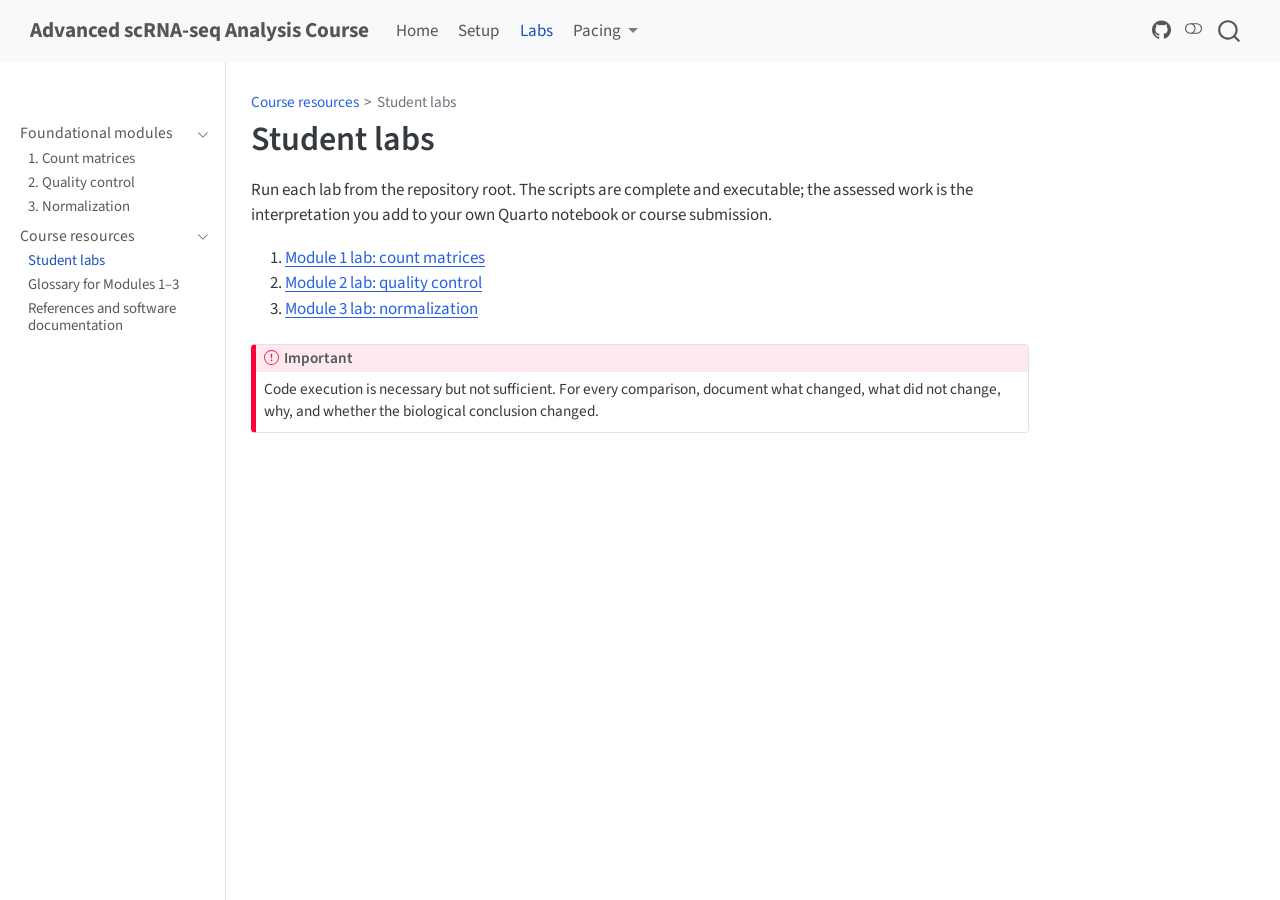
==== labs/index.html @ 7714ca58 "Build site for GitHub Pages" ====
<!DOCTYPE html>
<html xmlns="http://www.w3.org/1999/xhtml" lang="en" xml:lang="en"><head>

<meta charset="utf-8">
<meta name="generator" content="quarto-1.10.18">

<meta name="viewport" content="width=device-width, initial-scale=1.0, user-scalable=yes">


<title>Student labs – Advanced scRNA-seq Analysis Course</title>
<style>
/* Default styles provided by pandoc.
** See https://pandoc.org/MANUAL.html#variables-for-html for config info.
*/
span.smallcaps{font-variant: small-caps;}
div.columns{display: flex; gap: 1.5em;}
div.column{flex: auto;}
@media screen {
div.columns{gap: min(4vw, 1.5em);}
div.column{overflow-x: auto;}
}
div.hanging-indent{margin-left: 1.5em; text-indent: -1.5em;}
ul.task-list{list-style: none;}
ul.task-list li input[type="checkbox"] {
  width: 0.8em;
  margin: 0 0.8em 0.2em -1em; /* quarto-specific, see https://github.com/quarto-dev/quarto-cli/issues/4556 */ 
  vertical-align: middle;
}
</style>


<script src="../site_libs/quarto-nav/quarto-nav.js"></script>
<script src="../site_libs/quarto-nav/headroom.min.js"></script>
<script src="../site_libs/clipboard/clipboard.min.js"></script>
<script src="../site_libs/quarto-search/autocomplete.umd.js"></script>
<script src="../site_libs/quarto-search/fuse.min.js"></script>
<script src="../site_libs/quarto-search/quarto-search.js"></script>
<meta name="quarto:offset" content="../">
<script src="../site_libs/quarto-html/quarto.js" type="module"></script>
<script src="../site_libs/quarto-html/tabsets/tabsets.js" type="module"></script>
<script src="../site_libs/quarto-html/popper.min.js"></script>
<script src="../site_libs/quarto-html/tippy.umd.min.js"></script>
<script src="../site_libs/quarto-html/anchor.min.js"></script>
<link href="../site_libs/quarto-html/tippy.css" rel="stylesheet">
<link href="../site_libs/quarto-html/quarto-syntax-highlighting-64a204ab8560d761af7679ceaba22944.css" rel="stylesheet" class="quarto-color-scheme" id="quarto-text-highlighting-styles">
<link href="../site_libs/quarto-html/quarto-syntax-highlighting-dark-b85bc7c33db8c58e0ec93c3465666fed.css" rel="stylesheet" class="quarto-color-scheme quarto-color-alternate" id="quarto-text-highlighting-styles">
<link href="../site_libs/quarto-html/quarto-syntax-highlighting-64a204ab8560d761af7679ceaba22944.css" rel="stylesheet" class="quarto-color-scheme-extra" id="quarto-text-highlighting-styles">
<script src="../site_libs/bootstrap/bootstrap.min.js"></script>
<link href="../site_libs/bootstrap/bootstrap-icons.css" rel="stylesheet">
<link href="../site_libs/bootstrap/bootstrap-ee55caa158e530c0c52bbb44840fb07f.min.css" rel="stylesheet" append-hash="true" class="quarto-color-scheme" id="quarto-bootstrap" data-mode="light">
<link href="../site_libs/bootstrap/bootstrap-dark-69b8fd39b915e130ce02cb4b128045d4.min.css" rel="stylesheet" append-hash="true" class="quarto-color-scheme quarto-color-alternate" id="quarto-bootstrap" data-mode="dark">
<link href="../site_libs/bootstrap/bootstrap-ee55caa158e530c0c52bbb44840fb07f.min.css" rel="stylesheet" append-hash="true" class="quarto-color-scheme-extra" id="quarto-bootstrap" data-mode="light">
<script id="quarto-search-options" type="application/json">{
  "location": "navbar",
  "copy-button": false,
  "collapse-after": 3,
  "panel-placement": "end",
  "type": "overlay",
  "limit": 50,
  "keyboard-shortcut": [
    "f",
    "/",
    "s"
  ],
  "show-item-context": false,
  "language": {
    "search-no-results-text": "No results",
    "search-matching-documents-text": "matching documents",
    "search-copy-link-title": "Copy link to search",
    "search-hide-matches-text": "Hide additional matches",
    "search-more-match-text": "more match in this document",
    "search-more-matches-text": "more matches in this document",
    "search-clear-button-title": "Clear",
    "search-text-placeholder": "",
    "search-detached-cancel-button-title": "Cancel",
    "search-submit-button-title": "Submit",
    "search-label": "Search"
  }
}</script>


<link rel="stylesheet" href="../styles.css">
</head>

<body class="nav-sidebar docked nav-fixed quarto-light"><script id="quarto-html-before-body" type="application/javascript">
    const toggleBodyColorMode = (bsSheetEl) => {
      const mode = bsSheetEl.getAttribute("data-mode");
      const bodyEl = window.document.querySelector("body");
      if (mode === "dark") {
        bodyEl.classList.add("quarto-dark");
        bodyEl.classList.remove("quarto-light");
      } else {
        bodyEl.classList.add("quarto-light");
        bodyEl.classList.remove("quarto-dark");
      }
    }
    const toggleBodyColorPrimary = () => {
      const bsSheetEl = window.document.querySelector("link#quarto-bootstrap:not([rel=disabled-stylesheet])");
      if (bsSheetEl) {
        toggleBodyColorMode(bsSheetEl);
      }
    }
    const setColorSchemeToggle = (alternate) => {
      const toggles = window.document.querySelectorAll('.quarto-color-scheme-toggle');
      for (let i=0; i < toggles.length; i++) {
        const toggle = toggles[i];
        if (toggle) {
          if (alternate) {
            toggle.classList.add("alternate");
          } else {
            toggle.classList.remove("alternate");
          }
        }
      }
    };
    const toggleColorMode = (alternate) => {
      // Switch the stylesheets
      const primaryStylesheets = window.document.querySelectorAll('link.quarto-color-scheme:not(.quarto-color-alternate)');
      const alternateStylesheets = window.document.querySelectorAll('link.quarto-color-scheme.quarto-color-alternate');
      manageTransitions('#quarto-margin-sidebar .nav-link', false);
      if (alternate) {
        // note: dark is layered on light, we don't disable primary!
        enableStylesheet(alternateStylesheets);
        for (const sheetNode of alternateStylesheets) {
          if (sheetNode.id === "quarto-bootstrap") {
            toggleBodyColorMode(sheetNode);
          }
        }
      } else {
        disableStylesheet(alternateStylesheets);
        enableStylesheet(primaryStylesheets)
        toggleBodyColorPrimary();
      }
      manageTransitions('#quarto-margin-sidebar .nav-link', true);
      // Switch the toggles
      setColorSchemeToggle(alternate)
      // Hack to workaround the fact that safari doesn't
      // properly recolor the scrollbar when toggling (#1455)
      if (navigator.userAgent.indexOf('Safari') > 0 && navigator.userAgent.indexOf('Chrome') == -1) {
        manageTransitions("body", false);
        window.scrollTo(0, 1);
        setTimeout(() => {
          window.scrollTo(0, 0);
          manageTransitions("body", true);
        }, 40);
      }
    }
    const disableStylesheet = (stylesheets) => {
      for (let i=0; i < stylesheets.length; i++) {
        const stylesheet = stylesheets[i];
        stylesheet.rel = 'disabled-stylesheet';
      }
    }
    const enableStylesheet = (stylesheets) => {
      for (let i=0; i < stylesheets.length; i++) {
        const stylesheet = stylesheets[i];
        if(stylesheet.rel !== 'stylesheet') { // for Chrome, which will still FOUC without this check
          stylesheet.rel = 'stylesheet';
        }
      }
    }
    const manageTransitions = (selector, allowTransitions) => {
      const els = window.document.querySelectorAll(selector);
      for (let i=0; i < els.length; i++) {
        const el = els[i];
        if (allowTransitions) {
          el.classList.remove('notransition');
        } else {
          el.classList.add('notransition');
        }
      }
    }
    const isFileUrl = () => {
      return window.location.protocol === 'file:';
    }
    const hasAlternateSentinel = () => {
      let styleSentinel = getColorSchemeSentinel();
      if (styleSentinel !== null) {
        return styleSentinel === "alternate";
      } else {
        return false;
      }
    }
    const setStyleSentinel = (alternate) => {
      const value = alternate ? "alternate" : "default";
      if (!isFileUrl()) {
        window.localStorage.setItem("quarto-color-scheme", value);
      } else {
        localAlternateSentinel = value;
      }
    }
    const getColorSchemeSentinel = () => {
      if (!isFileUrl()) {
        const storageValue = window.localStorage.getItem("quarto-color-scheme");
        return storageValue != null ? storageValue : localAlternateSentinel;
      } else {
        return localAlternateSentinel;
      }
    }
    const toggleGiscusIfUsed = (isAlternate, darkModeDefault) => {
      const baseTheme = document.querySelector('#giscus-base-theme')?.value ?? 'light';
      const alternateTheme = document.querySelector('#giscus-alt-theme')?.value ?? 'dark';
      let newTheme = '';
      if(authorPrefersDark) {
        newTheme = isAlternate ? baseTheme : alternateTheme;
      } else {
        newTheme = isAlternate ? alternateTheme : baseTheme;
      }
      const changeGiscusTheme = () => {
        // From: https://github.com/giscus/giscus/issues/336
        const sendMessage = (message) => {
          const iframe = document.querySelector('iframe.giscus-frame');
          if (!iframe) return;
          iframe.contentWindow.postMessage({ giscus: message }, 'https://giscus.app');
        }
        sendMessage({
          setConfig: {
            theme: newTheme
          }
        });
      }
      const isGiscussLoaded = window.document.querySelector('iframe.giscus-frame') !== null;
      if (isGiscussLoaded) {
        changeGiscusTheme();
      }
    };
    const authorPrefersDark = false;
    const darkModeDefault = authorPrefersDark;
      document.querySelector('link#quarto-text-highlighting-styles.quarto-color-scheme-extra').rel = 'disabled-stylesheet';
      document.querySelector('link#quarto-bootstrap.quarto-color-scheme-extra').rel = 'disabled-stylesheet';
    let localAlternateSentinel = darkModeDefault ? 'alternate' : 'default';
    // Dark / light mode switch
    window.quartoToggleColorScheme = () => {
      // Read the current dark / light value
      let toAlternate = !hasAlternateSentinel();
      toggleColorMode(toAlternate);
      setStyleSentinel(toAlternate);
      toggleGiscusIfUsed(toAlternate, darkModeDefault);
      window.dispatchEvent(new Event('resize'));
    };
    // Switch to dark mode if need be
    if (hasAlternateSentinel()) {
      toggleColorMode(true);
    } else {
      toggleColorMode(false);
    }
  </script>

<div id="quarto-search-results"></div>
  <header id="quarto-header" class="headroom fixed-top">
    <nav class="navbar navbar-expand-lg " data-bs-theme="dark">
      <div class="navbar-container container-fluid">
      <div class="navbar-brand-container mx-auto">
    <a class="navbar-brand" href="../index.html">
    <span class="navbar-title">Advanced scRNA-seq Analysis Course</span>
    </a>
  </div>
            <div id="quarto-search" class="" title="Search"></div>
          <button class="navbar-toggler" type="button" data-bs-toggle="collapse" data-bs-target="#navbarCollapse" aria-controls="navbarCollapse" role="menu" aria-expanded="false" aria-label="Toggle navigation" onclick="if (window.quartoToggleHeadroom) { window.quartoToggleHeadroom(); }">
  <span class="navbar-toggler-icon"></span>
</button>
          <div class="collapse navbar-collapse" id="navbarCollapse">
            <ul class="navbar-nav navbar-nav-scroll me-auto">
  <li class="nav-item">
    <a class="nav-link" href="../index.html"> 
<span class="menu-text">Home</span></a>
  </li>  
  <li class="nav-item">
    <a class="nav-link" href="../setup/index.html"> 
<span class="menu-text">Setup</span></a>
  </li>  
  <li class="nav-item">
    <a class="nav-link active" href="../labs/index.html" aria-current="page"> 
<span class="menu-text">Labs</span></a>
  </li>  
  <li class="nav-item dropdown ">
    <a class="nav-link dropdown-toggle" href="#" id="nav-menu-pacing" role="link" data-bs-toggle="dropdown" aria-expanded="false">
 <span class="menu-text">Pacing</span>
    </a>
    <ul class="dropdown-menu" aria-labelledby="nav-menu-pacing">    
        <li>
    <a class="dropdown-item" href="../schedule-quarter.html">
 <span class="dropdown-text">Quarter foundation block</span></a>
  </li>  
        <li>
    <a class="dropdown-item" href="../schedule-semester.html">
 <span class="dropdown-text">Semester foundation block</span></a>
  </li>  
    </ul>
  </li>
</ul>
            <ul class="navbar-nav navbar-nav-scroll ms-auto">
  <li class="nav-item compact">
    <a class="nav-link" href="https://github.com/aezamora14/scrna-seq-analysis-course"> <i class="bi bi-github" role="img" aria-label="GitHub repository">
</i> 
<span class="menu-text"></span></a>
  </li>  
</ul>
          </div> <!-- /navcollapse -->
            <div class="quarto-navbar-tools">
  <a href="" class="quarto-color-scheme-toggle quarto-navigation-tool  px-1" onclick="window.quartoToggleColorScheme(); return false;" title="Toggle dark mode"><i class="bi"></i></a>
</div>
      </div> <!-- /container-fluid -->
    </nav>
  <nav class="quarto-secondary-nav">
    <div class="container-fluid d-flex">
      <button type="button" class="quarto-btn-toggle btn" data-bs-toggle="collapse" role="button" data-bs-target=".quarto-sidebar-collapse-item" aria-controls="quarto-sidebar" aria-expanded="false" aria-label="Toggle sidebar navigation" onclick="if (window.quartoToggleHeadroom) { window.quartoToggleHeadroom(); }">
        <i class="bi bi-layout-text-sidebar-reverse"></i>
      </button>
        <nav class="quarto-page-breadcrumbs" aria-label="breadcrumb"><ol class="breadcrumb"><li class="breadcrumb-item"><a href="../labs/index.html">Course resources</a></li><li class="breadcrumb-item"><a href="../labs/index.html">Student labs</a></li></ol></nav>
        <a class="flex-grow-1" role="navigation" data-bs-toggle="collapse" data-bs-target=".quarto-sidebar-collapse-item" aria-controls="quarto-sidebar" aria-expanded="false" aria-label="Toggle sidebar navigation" onclick="if (window.quartoToggleHeadroom) { window.quartoToggleHeadroom(); }">      
        </a>
      <button type="button" class="btn quarto-search-button" aria-label="Search" onclick="window.quartoOpenSearch();">
        <i class="bi bi-search"></i>
      </button>
    </div>
  </nav>
</header>
<!-- content -->
<div id="quarto-content" class="quarto-container page-columns page-rows-contents page-layout-article page-navbar">
<!-- sidebar -->
  <nav id="quarto-sidebar" class="sidebar collapse collapse-horizontal quarto-sidebar-collapse-item sidebar-navigation docked overflow-auto">
        <div class="mt-2 flex-shrink-0 align-items-center">
        <div class="sidebar-search">
        <div id="quarto-search" class="" title="Search"></div>
        </div>
        </div>
    <div class="sidebar-menu-container"> 
    <ul class="list-unstyled mt-1">
        <li class="sidebar-item sidebar-item-section">
      <div class="sidebar-item-container"> 
            <a class="sidebar-item-text sidebar-link text-start" data-bs-toggle="collapse" data-bs-target="#quarto-sidebar-section-1" role="navigation" aria-expanded="true">
 <span class="menu-text">Foundational modules</span></a>
          <a class="sidebar-item-toggle text-start" data-bs-toggle="collapse" data-bs-target="#quarto-sidebar-section-1" role="navigation" aria-expanded="true" aria-label="Toggle section">
            <i class="bi bi-chevron-right ms-2"></i>
          </a> 
      </div>
      <ul id="quarto-sidebar-section-1" class="collapse list-unstyled sidebar-section depth1 show">  
          <li class="sidebar-item">
  <div class="sidebar-item-container"> 
  <a href="../modules/01-count-matrix/index.html" class="sidebar-item-text sidebar-link">
 <span class="menu-text">1. Count matrices</span></a>
  </div>
</li>
          <li class="sidebar-item">
  <div class="sidebar-item-container"> 
  <a href="../modules/02-quality-control/index.html" class="sidebar-item-text sidebar-link">
 <span class="menu-text">2. Quality control</span></a>
  </div>
</li>
          <li class="sidebar-item">
  <div class="sidebar-item-container"> 
  <a href="../modules/03-normalization/index.html" class="sidebar-item-text sidebar-link">
 <span class="menu-text">3. Normalization</span></a>
  </div>
</li>
      </ul>
  </li>
        <li class="sidebar-item sidebar-item-section">
      <div class="sidebar-item-container"> 
            <a class="sidebar-item-text sidebar-link text-start" data-bs-toggle="collapse" data-bs-target="#quarto-sidebar-section-2" role="navigation" aria-expanded="true">
 <span class="menu-text">Course resources</span></a>
          <a class="sidebar-item-toggle text-start" data-bs-toggle="collapse" data-bs-target="#quarto-sidebar-section-2" role="navigation" aria-expanded="true" aria-label="Toggle section">
            <i class="bi bi-chevron-right ms-2"></i>
          </a> 
      </div>
      <ul id="quarto-sidebar-section-2" class="collapse list-unstyled sidebar-section depth1 show">  
          <li class="sidebar-item">
  <div class="sidebar-item-container"> 
  <a href="../labs/index.html" class="sidebar-item-text sidebar-link active">
 <span class="menu-text">Student labs</span></a>
  </div>
</li>
          <li class="sidebar-item">
  <div class="sidebar-item-container"> 
  <a href="../resources/glossary.html" class="sidebar-item-text sidebar-link">
 <span class="menu-text">Glossary for Modules 1–3</span></a>
  </div>
</li>
          <li class="sidebar-item">
  <div class="sidebar-item-container"> 
  <a href="../references/index.html" class="sidebar-item-text sidebar-link">
 <span class="menu-text">References and software documentation</span></a>
  </div>
</li>
      </ul>
  </li>
    </ul>
    </div>
</nav>
<div id="quarto-sidebar-glass" class="quarto-sidebar-collapse-item" data-bs-toggle="collapse" data-bs-target=".quarto-sidebar-collapse-item"></div>
<!-- margin-sidebar -->
    <div id="quarto-margin-sidebar" class="sidebar margin-sidebar zindex-bottom">
        
    </div>
<!-- main -->
<main class="content" id="quarto-document-content">


<header id="title-block-header" class="quarto-title-block default"><nav class="quarto-page-breadcrumbs quarto-title-breadcrumbs d-none d-lg-block" aria-label="breadcrumb"><ol class="breadcrumb"><li class="breadcrumb-item"><a href="../labs/index.html">Course resources</a></li><li class="breadcrumb-item"><a href="../labs/index.html">Student labs</a></li></ol></nav>
<div class="quarto-title">
<h1 class="title">Student labs</h1>
</div>



<div class="quarto-title-meta">

    
  
    
  </div>
  


</header>


<p>Run each lab from the repository root. The scripts are complete and executable; the assessed work is the interpretation you add to your own Quarto notebook or course submission.</p>
<ol type="1">
<li><a href="01-count-matrix-lab.R">Module 1 lab: count matrices</a></li>
<li><a href="02-quality-control-lab.R">Module 2 lab: quality control</a></li>
<li><a href="03-normalization-lab.R">Module 3 lab: normalization</a></li>
</ol>
<div class="callout callout-style-default callout-important callout-titled">
<div class="callout-header d-flex align-content-center">
<div class="callout-icon-container">
<i class="callout-icon"></i>
</div>
<div class="callout-title-container flex-fill">
Important
</div>
</div>
<div class="callout-body-container callout-body">
<p>Code execution is necessary but not sufficient. For every comparison, document what changed, what did not change, why, and whether the biological conclusion changed.</p>
</div>
</div>



</main> <!-- /main -->
<script id="quarto-html-after-body" type="application/javascript">
  window.document.addEventListener("DOMContentLoaded", function (event) {
    // Ensure there is a toggle, if there isn't float one in the top right
    if (window.document.querySelector('.quarto-color-scheme-toggle') === null) {
      const a = window.document.createElement('a');
      a.classList.add('top-right');
      a.classList.add('quarto-color-scheme-toggle');
      a.href = "";
      a.onclick = function() { try { window.quartoToggleColorScheme(); } catch {} return false; };
      const i = window.document.createElement("i");
      i.classList.add('bi');
      a.appendChild(i);
      window.document.body.appendChild(a);
    }
    setColorSchemeToggle(hasAlternateSentinel())
    const icon = "";
    const anchorJS = new window.AnchorJS();
    anchorJS.options = {
      placement: 'right',
      icon: icon
    };
    anchorJS.add('.anchored');
    const isCodeAnnotation = (el) => {
      for (const clz of el.classList) {
        if (clz.startsWith('code-annotation-')) {                     
          return true;
        }
      }
      return false;
    }
    const onCopySuccess = function(e) {
      // button target
      const button = e.trigger;
      // don't keep focus
      button.blur();
      // flash "checked"
      button.classList.add('code-copy-button-checked');
      var currentTitle = button.getAttribute("title");
      button.setAttribute("title", "Copied!");
      let tooltip;
      if (window.bootstrap) {
        button.setAttribute("data-bs-toggle", "tooltip");
        button.setAttribute("data-bs-placement", "left");
        button.setAttribute("data-bs-title", "Copied!");
        tooltip = new bootstrap.Tooltip(button, 
          { trigger: "manual", 
            customClass: "code-copy-button-tooltip",
            offset: [0, -8]});
        tooltip.show();    
      }
      setTimeout(function() {
        if (tooltip) {
          tooltip.hide();
          button.removeAttribute("data-bs-title");
          button.removeAttribute("data-bs-toggle");
          button.removeAttribute("data-bs-placement");
        }
        button.setAttribute("title", currentTitle);
        button.classList.remove('code-copy-button-checked');
      }, 1000);
      // clear code selection
      e.clearSelection();
    }
    const getTextToCopy = function(trigger) {
      const outerScaffold = trigger.parentElement.cloneNode(true);
      const codeEl = outerScaffold.querySelector('code');
      for (const childEl of codeEl.children) {
        if (isCodeAnnotation(childEl)) {
          childEl.remove();
        }
      }
      return codeEl.innerText;
    }
    const clipboard = new window.ClipboardJS('.code-copy-button:not([data-in-quarto-modal])', {
      text: getTextToCopy
    });
    clipboard.on('success', onCopySuccess);
    if (window.document.getElementById('quarto-embedded-source-code-modal')) {
      const clipboardModal = new window.ClipboardJS('.code-copy-button[data-in-quarto-modal]', {
        text: getTextToCopy,
        container: window.document.getElementById('quarto-embedded-source-code-modal')
      });
      clipboardModal.on('success', onCopySuccess);
    }
      var localhostRegex = new RegExp(/^(?:http|https):\/\/localhost\:?[0-9]*\//);
      var mailtoRegex = new RegExp(/^mailto:/);
        var filterRegex = new RegExp("https:\/\/aezamora14\.github\.io\/scrna-seq-analysis-course\/");
      var isInternal = (href) => {
          return filterRegex.test(href) || localhostRegex.test(href) || mailtoRegex.test(href);
      }
      // Inspect non-navigation links and adorn them if external
     var links = window.document.querySelectorAll('a[href]:not(.nav-link):not(.navbar-brand):not(.toc-action):not(.sidebar-link):not(.sidebar-item-toggle):not(.pagination-link):not(.no-external):not([aria-hidden]):not(.dropdown-item):not(.quarto-navigation-tool):not(.about-link)');
      for (var i=0; i<links.length; i++) {
        const link = links[i];
        if (!isInternal(link.href)) {
          // undo the damage that might have been done by quarto-nav.js in the case of
          // links that we want to consider external
          if (link.dataset.originalHref !== undefined) {
            link.href = link.dataset.originalHref;
          }
            // target, if specified
            link.setAttribute("target", "_blank");
            if (link.getAttribute("rel") === null) {
              link.setAttribute("rel", "noopener");
            }
        }
      }
    function tippyHover(el, contentFn, onTriggerFn, onUntriggerFn) {
      const config = {
        allowHTML: true,
        maxWidth: 500,
        delay: 100,
        arrow: false,
        appendTo: function(el) {
            return el.parentElement;
        },
        interactive: true,
        interactiveBorder: 10,
        theme: 'quarto',
        placement: 'bottom-start',
      };
      if (contentFn) {
        config.content = contentFn;
      }
      if (onTriggerFn) {
        config.onTrigger = onTriggerFn;
      }
      if (onUntriggerFn) {
        config.onUntrigger = onUntriggerFn;
      }
      window.tippy(el, config); 
    }
    const noterefs = window.document.querySelectorAll('a[role="doc-noteref"]');
    for (var i=0; i<noterefs.length; i++) {
      const ref = noterefs[i];
      tippyHover(ref, function() {
        // use id or data attribute instead here
        let href = ref.getAttribute('data-footnote-href') || ref.getAttribute('href');
        try { href = new URL(href).hash; } catch {}
        const id = href.replace(/^#\/?/, "");
        const note = window.document.getElementById(id);
        if (note) {
          return note.innerHTML;
        } else {
          return "";
        }
      });
    }
    const xrefs = window.document.querySelectorAll('a.quarto-xref');
    const processXRef = (id, note) => {
      // Strip column container classes
      const stripColumnClz = (el) => {
        el.classList.remove("page-full", "page-columns");
        if (el.children) {
          for (const child of el.children) {
            stripColumnClz(child);
          }
        }
      }
      stripColumnClz(note)
      if (id === null || id.startsWith('sec-')) {
        // Special case sections, only their first couple elements
        const container = document.createElement("div");
        if (note.children && note.children.length > 2) {
          container.appendChild(note.children[0].cloneNode(true));
          for (let i = 1; i < note.children.length; i++) {
            const child = note.children[i];
            if (child.tagName === "P" && child.innerText === "") {
              continue;
            } else {
              container.appendChild(child.cloneNode(true));
              break;
            }
          }
          if (window.Quarto?.typesetMath) {
            window.Quarto.typesetMath(container);
          }
          return container.innerHTML
        } else {
          if (window.Quarto?.typesetMath) {
            window.Quarto.typesetMath(note);
          }
          return note.innerHTML;
        }
      } else {
        // Remove any anchor links if they are present
        const anchorLink = note.querySelector('a.anchorjs-link');
        if (anchorLink) {
          anchorLink.remove();
        }
        if (window.Quarto?.typesetMath) {
          window.Quarto.typesetMath(note);
        }
        if (note.classList.contains("callout")) {
          return note.outerHTML;
        } else {
          return note.innerHTML;
        }
      }
    }
    for (var i=0; i<xrefs.length; i++) {
      const xref = xrefs[i];
      tippyHover(xref, undefined, function(instance) {
        instance.disable();
        let url = xref.getAttribute('href');
        let hash = undefined; 
        if (url.startsWith('#')) {
          hash = url;
        } else {
          try { hash = new URL(url).hash; } catch {}
        }
        if (hash) {
          const id = hash.replace(/^#\/?/, "");
          const note = window.document.getElementById(id);
          if (note !== null) {
            try {
              const html = processXRef(id, note.cloneNode(true));
              instance.setContent(html);
            } finally {
              instance.enable();
              instance.show();
            }
          } else {
            // See if we can fetch this
            fetch(url.split('#')[0])
            .then(res => res.text())
            .then(html => {
              const parser = new DOMParser();
              const htmlDoc = parser.parseFromString(html, "text/html");
              const note = htmlDoc.getElementById(id);
              if (note !== null) {
                const html = processXRef(id, note);
                instance.setContent(html);
              } 
            }).finally(() => {
              instance.enable();
              instance.show();
            });
          }
        } else {
          // See if we can fetch a full url (with no hash to target)
          // This is a special case and we should probably do some content thinning / targeting
          fetch(url)
          .then(res => res.text())
          .then(html => {
            const parser = new DOMParser();
            const htmlDoc = parser.parseFromString(html, "text/html");
            const note = htmlDoc.querySelector('main.content');
            if (note !== null) {
              // This should only happen for chapter cross references
              // (since there is no id in the URL)
              // remove the first header
              if (note.children.length > 0 && note.children[0].tagName === "HEADER") {
                note.children[0].remove();
              }
              const html = processXRef(null, note);
              instance.setContent(html);
            } 
          }).finally(() => {
            instance.enable();
            instance.show();
          });
        }
      }, function(instance) {
      });
    }
        let selectedAnnoteEl;
        const selectorForAnnotation = ( cell, annotation) => {
          let cellAttr = 'data-code-cell="' + cell + '"';
          let lineAttr = 'data-code-annotation="' +  annotation + '"';
          const selector = 'span[' + cellAttr + '][' + lineAttr + ']';
          return selector;
        }
        const selectCodeLines = (annoteEl) => {
          const doc = window.document;
          const targetCell = annoteEl.getAttribute("data-target-cell");
          const targetAnnotation = annoteEl.getAttribute("data-target-annotation");
          const annoteSpan = window.document.querySelector(selectorForAnnotation(targetCell, targetAnnotation));
          const lines = annoteSpan.getAttribute("data-code-lines").split(",");
          const lineIds = lines.map((line) => {
            return targetCell + "-" + line;
          })
          let top = null;
          let height = null;
          let parent = null;
          if (lineIds.length > 0) {
              //compute the position of the single el (top and bottom and make a div)
              const el = window.document.getElementById(lineIds[0]);
              top = el.offsetTop;
              height = el.offsetHeight;
              parent = el.parentElement.parentElement;
            if (lineIds.length > 1) {
              const lastEl = window.document.getElementById(lineIds[lineIds.length - 1]);
              const bottom = lastEl.offsetTop + lastEl.offsetHeight;
              height = bottom - top;
            }
            if (top !== null && height !== null && parent !== null) {
              // cook up a div (if necessary) and position it 
              let div = window.document.getElementById("code-annotation-line-highlight");
              if (div === null) {
                div = window.document.createElement("div");
                div.setAttribute("id", "code-annotation-line-highlight");
                div.style.position = 'absolute';
                parent.appendChild(div);
              }
              div.style.top = top - 2 + "px";
              div.style.height = height + 4 + "px";
              div.style.left = 0;
              let gutterDiv = window.document.getElementById("code-annotation-line-highlight-gutter");
              if (gutterDiv === null) {
                gutterDiv = window.document.createElement("div");
                gutterDiv.setAttribute("id", "code-annotation-line-highlight-gutter");
                gutterDiv.style.position = 'absolute';
                const codeCell = window.document.getElementById(targetCell);
                const gutter = codeCell.querySelector('.code-annotation-gutter');
                gutter.appendChild(gutterDiv);
              }
              gutterDiv.style.top = top - 2 + "px";
              gutterDiv.style.height = height + 4 + "px";
            }
            selectedAnnoteEl = annoteEl;
          }
        };
        const unselectCodeLines = () => {
          const elementsIds = ["code-annotation-line-highlight", "code-annotation-line-highlight-gutter"];
          elementsIds.forEach((elId) => {
            const div = window.document.getElementById(elId);
            if (div) {
              div.remove();
            }
          });
          selectedAnnoteEl = undefined;
        };
          // Handle positioning of the toggle
      window.addEventListener(
        "resize",
        throttle(() => {
          elRect = undefined;
          if (selectedAnnoteEl) {
            selectCodeLines(selectedAnnoteEl);
          }
        }, 10)
      );
      function throttle(fn, ms) {
      let throttle = false;
      let timer;
        return (...args) => {
          if(!throttle) { // first call gets through
              fn.apply(this, args);
              throttle = true;
          } else { // all the others get throttled
              if(timer) clearTimeout(timer); // cancel #2
              timer = setTimeout(() => {
                fn.apply(this, args);
                timer = throttle = false;
              }, ms);
          }
        };
      }
        // Attach click handler to the DT
        const annoteDls = window.document.querySelectorAll('dt[data-target-cell]');
        for (const annoteDlNode of annoteDls) {
          annoteDlNode.addEventListener('click', (event) => {
            const clickedEl = event.target;
            if (clickedEl !== selectedAnnoteEl) {
              unselectCodeLines();
              const activeEl = window.document.querySelector('dt[data-target-cell].code-annotation-active');
              if (activeEl) {
                activeEl.classList.remove('code-annotation-active');
              }
              selectCodeLines(clickedEl);
              clickedEl.classList.add('code-annotation-active');
            } else {
              // Unselect the line
              unselectCodeLines();
              clickedEl.classList.remove('code-annotation-active');
            }
          });
        }
    const findCites = (el) => {
      const parentEl = el.parentElement;
      if (parentEl) {
        const cites = parentEl.dataset.cites;
        if (cites) {
          return {
            el,
            cites: cites.split(' ')
          };
        } else {
          return findCites(el.parentElement)
        }
      } else {
        return undefined;
      }
    };
    var bibliorefs = window.document.querySelectorAll('a[role="doc-biblioref"]');
    for (var i=0; i<bibliorefs.length; i++) {
      const ref = bibliorefs[i];
      const citeInfo = findCites(ref);
      if (citeInfo) {
        tippyHover(citeInfo.el, function() {
          var popup = window.document.createElement('div');
          citeInfo.cites.forEach(function(cite) {
            var citeDiv = window.document.createElement('div');
            citeDiv.classList.add('hanging-indent');
            citeDiv.classList.add('csl-entry');
            var biblioDiv = window.document.getElementById('ref-' + cite);
            if (biblioDiv) {
              citeDiv.innerHTML = biblioDiv.innerHTML;
            }
            popup.appendChild(citeDiv);
          });
          return popup.innerHTML;
        });
      }
    }
  });
  </script>
</div> <!-- /content -->




</body></html>
---- site_libs/quarto-html/tippy.css ----
.tippy-box[data-animation=fade][data-state=hidden]{opacity:0}[data-tippy-root]{max-width:calc(100vw - 10px)}.tippy-box{position:relative;background-color:#333;color:#fff;border-radius:4px;font-size:14px;line-height:1.4;white-space:normal;outline:0;transition-property:transform,visibility,opacity}.tippy-box[data-placement^=top]>.tippy-arrow{bottom:0}.tippy-box[data-placement^=top]>.tippy-arrow:before{bottom:-7px;left:0;border-width:8px 8px 0;border-top-color:initial;transform-origin:center top}.tippy-box[data-placement^=bottom]>.tippy-arrow{top:0}.tippy-box[data-placement^=bottom]>.tippy-arrow:before{top:-7px;left:0;border-width:0 8px 8px;border-bottom-color:initial;transform-origin:center bottom}.tippy-box[data-placement^=left]>.tippy-arrow{right:0}.tippy-box[data-placement^=left]>.tippy-arrow:before{border-width:8px 0 8px 8px;border-left-color:initial;right:-7px;transform-origin:center left}.tippy-box[data-placement^=right]>.tippy-arrow{left:0}.tippy-box[data-placement^=right]>.tippy-arrow:before{left:-7px;border-width:8px 8px 8px 0;border-right-color:initial;transform-origin:center right}.tippy-box[data-inertia][data-state=visible]{transition-timing-function:cubic-bezier(.54,1.5,.38,1.11)}.tippy-arrow{width:16px;height:16px;color:#333}.tippy-arrow:before{content:"";position:absolute;border-color:transparent;border-style:solid}.tippy-content{position:relative;padding:5px 9px;z-index:1}
---- site_libs/quarto-html/quarto-syntax-highlighting-64a204ab8560d761af7679ceaba22944.css ----
/* quarto syntax highlight colors */
:root {
  --quarto-hl-ot-color: #003B4F;
  --quarto-hl-at-color: #657422;
  --quarto-hl-ss-color: #20794D;
  --quarto-hl-an-color: #5E5E5E;
  --quarto-hl-fu-color: #4758AB;
  --quarto-hl-st-color: #20794D;
  --quarto-hl-cf-color: #003B4F;
  --quarto-hl-op-color: #5E5E5E;
  --quarto-hl-er-color: #AD0000;
  --quarto-hl-bn-color: #AD0000;
  --quarto-hl-al-color: #AD0000;
  --quarto-hl-va-color: #111111;
  --quarto-hl-bu-color: inherit;
  --quarto-hl-ex-color: inherit;
  --quarto-hl-pp-color: #AD0000;
  --quarto-hl-in-color: #5E5E5E;
  --quarto-hl-vs-color: #20794D;
  --quarto-hl-wa-color: #5E5E5E;
  --quarto-hl-do-color: #5E5E5E;
  --quarto-hl-im-color: #00769E;
  --quarto-hl-ch-color: #20794D;
  --quarto-hl-dt-color: #AD0000;
  --quarto-hl-fl-color: #AD0000;
  --quarto-hl-co-color: #5E5E5E;
  --quarto-hl-cv-color: #5E5E5E;
  --quarto-hl-cn-color: #8f5902;
  --quarto-hl-sc-color: #5E5E5E;
  --quarto-hl-dv-color: #AD0000;
  --quarto-hl-kw-color: #003B4F;
}

/* other quarto variables */
:root {
  --quarto-font-monospace: SFMono-Regular, Menlo, Monaco, Consolas, "Liberation Mono", "Courier New", monospace;
}

/* syntax highlight based on Pandoc's rules */
pre > code.sourceCode > span {
  color: #003B4F;
}

code.sourceCode > span {
  color: #003B4F;
}

div.sourceCode,
div.sourceCode pre.sourceCode {
  color: #003B4F;
}

/* Normal */
code span {
  color: #003B4F;
}

/* Alert */
code span.al {
  color: #AD0000;
  font-style: inherit;
}

/* Annotation */
code span.an {
  color: #5E5E5E;
  font-style: inherit;
}

/* Attribute */
code span.at {
  color: #657422;
  font-style: inherit;
}

/* BaseN */
code span.bn {
  color: #AD0000;
  font-style: inherit;
}

/* BuiltIn */
code span.bu {
  font-style: inherit;
}

/* ControlFlow */
code span.cf {
  color: #003B4F;
  font-weight: bold;
  font-style: inherit;
}

/* Char */
code span.ch {
  color: #20794D;
  font-style: inherit;
}

/* Constant */
code span.cn {
  color: #8f5902;
  font-style: inherit;
}

/* Comment */
code span.co {
  color: #5E5E5E;
  font-style: inherit;
}

/* CommentVar */
code span.cv {
  color: #5E5E5E;
  font-style: italic;
}

/* Documentation */
code span.do {
  color: #5E5E5E;
  font-style: italic;
}

/* DataType */
code span.dt {
  color: #AD0000;
  font-style: inherit;
}

/* DecVal */
code span.dv {
  color: #AD0000;
  font-style: inherit;
}

/* Error */
code span.er {
  color: #AD0000;
  font-style: inherit;
}

/* Extension */
code span.ex {
  font-style: inherit;
}

/* Float */
code span.fl {
  color: #AD0000;
  font-style: inherit;
}

/* Function */
code span.fu {
  color: #4758AB;
  font-style: inherit;
}

/* Import */
code span.im {
  color: #00769E;
  font-style: inherit;
}

/* Information */
code span.in {
  color: #5E5E5E;
  font-style: inherit;
}

/* Keyword */
code span.kw {
  color: #003B4F;
  font-weight: bold;
  font-style: inherit;
}

/* Operator */
code span.op {
  color: #5E5E5E;
  font-style: inherit;
}

/* Other */
code span.ot {
  color: #003B4F;
  font-style: inherit;
}

/* Preprocessor */
code span.pp {
  color: #AD0000;
  font-style: inherit;
}

/* SpecialChar */
code span.sc {
  color: #5E5E5E;
  font-style: inherit;
}

/* SpecialString */
code span.ss {
  color: #20794D;
  font-style: inherit;
}

/* String */
code span.st {
  color: #20794D;
  font-style: inherit;
}

/* Variable */
code span.va {
  color: #111111;
  font-style: inherit;
}

/* VerbatimString */
code span.vs {
  color: #20794D;
  font-style: inherit;
}

/* Warning */
code span.wa {
  color: #5E5E5E;
  font-style: italic;
}

.prevent-inlining {
  content: "</";
}

/*# sourceMappingURL=9d8d5bb603a83b8298b89080a598c93b.css.map */
---- site_libs/quarto-html/quarto-syntax-highlighting-dark-b85bc7c33db8c58e0ec93c3465666fed.css ----
/* quarto syntax highlight colors */
:root {
  --quarto-hl-al-color: #f07178;
  --quarto-hl-an-color: #d4d0ab;
  --quarto-hl-at-color: #00e0e0;
  --quarto-hl-bn-color: #d4d0ab;
  --quarto-hl-bu-color: #abe338;
  --quarto-hl-ch-color: #abe338;
  --quarto-hl-co-color: #f8f8f2;
  --quarto-hl-cv-color: #ffd700;
  --quarto-hl-cn-color: #ffd700;
  --quarto-hl-cf-color: #ffa07a;
  --quarto-hl-dt-color: #ffa07a;
  --quarto-hl-dv-color: #d4d0ab;
  --quarto-hl-do-color: #f8f8f2;
  --quarto-hl-er-color: #f07178;
  --quarto-hl-ex-color: #00e0e0;
  --quarto-hl-fl-color: #d4d0ab;
  --quarto-hl-fu-color: #ffa07a;
  --quarto-hl-im-color: #abe338;
  --quarto-hl-in-color: #d4d0ab;
  --quarto-hl-kw-color: #ffa07a;
  --quarto-hl-op-color: #ffa07a;
  --quarto-hl-ot-color: #00e0e0;
  --quarto-hl-pp-color: #dcc6e0;
  --quarto-hl-re-color: #00e0e0;
  --quarto-hl-sc-color: #abe338;
  --quarto-hl-ss-color: #abe338;
  --quarto-hl-st-color: #abe338;
  --quarto-hl-va-color: #00e0e0;
  --quarto-hl-vs-color: #abe338;
  --quarto-hl-wa-color: #dcc6e0;
}

/* other quarto variables */
:root {
  --quarto-font-monospace: SFMono-Regular, Menlo, Monaco, Consolas, "Liberation Mono", "Courier New", monospace;
}

/* syntax highlight based on Pandoc's rules */
pre > code.sourceCode > span {
  color: #f8f8f2;
}

code.sourceCode > span {
  color: #f8f8f2;
}

div.sourceCode,
div.sourceCode pre.sourceCode {
  color: #f8f8f2;
}

/* Normal */
code span {
  color: #f8f8f2;
}

/* Alert */
code span.al {
  color: #f07178;
}

/* Annotation */
code span.an {
  color: #d4d0ab;
}

/* Attribute */
code span.at {
  color: #00e0e0;
}

/* BaseN */
code span.bn {
  color: #d4d0ab;
}

/* BuiltIn */
code span.bu {
  color: #abe338;
}

/* ControlFlow */
code span.cf {
  font-weight: bold;
  color: #ffa07a;
}

/* Char */
code span.ch {
  color: #abe338;
}

/* Constant */
code span.cn {
  color: #ffd700;
}

/* Comment */
code span.co {
  font-style: italic;
  color: #f8f8f2;
}

/* CommentVar */
code span.cv {
  color: #ffd700;
}

/* Documentation */
code span.do {
  color: #f8f8f2;
}

/* DataType */
code span.dt {
  color: #ffa07a;
}

/* DecVal */
code span.dv {
  color: #d4d0ab;
}

/* Error */
code span.er {
  color: #f07178;
  text-decoration: underline;
}

/* Extension */
code span.ex {
  font-weight: bold;
  color: #00e0e0;
}

/* Float */
code span.fl {
  color: #d4d0ab;
}

/* Function */
code span.fu {
  color: #ffa07a;
}

/* Import */
code span.im {
  color: #abe338;
}

/* Information */
code span.in {
  color: #d4d0ab;
}

/* Keyword */
code span.kw {
  font-weight: bold;
  color: #ffa07a;
}

/* Operator */
code span.op {
  color: #ffa07a;
}

/* Other */
code span.ot {
  color: #00e0e0;
}

/* Preprocessor */
code span.pp {
  color: #dcc6e0;
}

/* RegionMarker */
code span.re {
  background-color: #f8f8f2;
  color: #00e0e0;
}

/* SpecialChar */
code span.sc {
  color: #abe338;
}

/* SpecialString */
code span.ss {
  color: #abe338;
}

/* String */
code span.st {
  color: #abe338;
}

/* Variable */
code span.va {
  color: #00e0e0;
}

/* VerbatimString */
code span.vs {
  color: #abe338;
}

/* Warning */
code span.wa {
  color: #dcc6e0;
}

.prevent-inlining {
  content: "</";
}

/*# sourceMappingURL=4ed8f1090dec6531da29ab00902aa718.css.map */
---- site_libs/quarto-html/quarto-syntax-highlighting-64a204ab8560d761af7679ceaba22944.css ----
/* quarto syntax highlight colors */
:root {
  --quarto-hl-ot-color: #003B4F;
  --quarto-hl-at-color: #657422;
  --quarto-hl-ss-color: #20794D;
  --quarto-hl-an-color: #5E5E5E;
  --quarto-hl-fu-color: #4758AB;
  --quarto-hl-st-color: #20794D;
  --quarto-hl-cf-color: #003B4F;
  --quarto-hl-op-color: #5E5E5E;
  --quarto-hl-er-color: #AD0000;
  --quarto-hl-bn-color: #AD0000;
  --quarto-hl-al-color: #AD0000;
  --quarto-hl-va-color: #111111;
  --quarto-hl-bu-color: inherit;
  --quarto-hl-ex-color: inherit;
  --quarto-hl-pp-color: #AD0000;
  --quarto-hl-in-color: #5E5E5E;
  --quarto-hl-vs-color: #20794D;
  --quarto-hl-wa-color: #5E5E5E;
  --quarto-hl-do-color: #5E5E5E;
  --quarto-hl-im-color: #00769E;
  --quarto-hl-ch-color: #20794D;
  --quarto-hl-dt-color: #AD0000;
  --quarto-hl-fl-color: #AD0000;
  --quarto-hl-co-color: #5E5E5E;
  --quarto-hl-cv-color: #5E5E5E;
  --quarto-hl-cn-color: #8f5902;
  --quarto-hl-sc-color: #5E5E5E;
  --quarto-hl-dv-color: #AD0000;
  --quarto-hl-kw-color: #003B4F;
}

/* other quarto variables */
:root {
  --quarto-font-monospace: SFMono-Regular, Menlo, Monaco, Consolas, "Liberation Mono", "Courier New", monospace;
}

/* syntax highlight based on Pandoc's rules */
pre > code.sourceCode > span {
  color: #003B4F;
}

code.sourceCode > span {
  color: #003B4F;
}

div.sourceCode,
div.sourceCode pre.sourceCode {
  color: #003B4F;
}

/* Normal */
code span {
  color: #003B4F;
}

/* Alert */
code span.al {
  color: #AD0000;
  font-style: inherit;
}

/* Annotation */
code span.an {
  color: #5E5E5E;
  font-style: inherit;
}

/* Attribute */
code span.at {
  color: #657422;
  font-style: inherit;
}

/* BaseN */
code span.bn {
  color: #AD0000;
  font-style: inherit;
}

/* BuiltIn */
code span.bu {
  font-style: inherit;
}

/* ControlFlow */
code span.cf {
  color: #003B4F;
  font-weight: bold;
  font-style: inherit;
}

/* Char */
code span.ch {
  color: #20794D;
  font-style: inherit;
}

/* Constant */
code span.cn {
  color: #8f5902;
  font-style: inherit;
}

/* Comment */
code span.co {
  color: #5E5E5E;
  font-style: inherit;
}

/* CommentVar */
code span.cv {
  color: #5E5E5E;
  font-style: italic;
}

/* Documentation */
code span.do {
  color: #5E5E5E;
  font-style: italic;
}

/* DataType */
code span.dt {
  color: #AD0000;
  font-style: inherit;
}

/* DecVal */
code span.dv {
  color: #AD0000;
  font-style: inherit;
}

/* Error */
code span.er {
  color: #AD0000;
  font-style: inherit;
}

/* Extension */
code span.ex {
  font-style: inherit;
}

/* Float */
code span.fl {
  color: #AD0000;
  font-style: inherit;
}

/* Function */
code span.fu {
  color: #4758AB;
  font-style: inherit;
}

/* Import */
code span.im {
  color: #00769E;
  font-style: inherit;
}

/* Information */
code span.in {
  color: #5E5E5E;
  font-style: inherit;
}

/* Keyword */
code span.kw {
  color: #003B4F;
  font-weight: bold;
  font-style: inherit;
}

/* Operator */
code span.op {
  color: #5E5E5E;
  font-style: inherit;
}

/* Other */
code span.ot {
  color: #003B4F;
  font-style: inherit;
}

/* Preprocessor */
code span.pp {
  color: #AD0000;
  font-style: inherit;
}

/* SpecialChar */
code span.sc {
  color: #5E5E5E;
  font-style: inherit;
}

/* SpecialString */
code span.ss {
  color: #20794D;
  font-style: inherit;
}

/* String */
code span.st {
  color: #20794D;
  font-style: inherit;
}

/* Variable */
code span.va {
  color: #111111;
  font-style: inherit;
}

/* VerbatimString */
code span.vs {
  color: #20794D;
  font-style: inherit;
}

/* Warning */
code span.wa {
  color: #5E5E5E;
  font-style: italic;
}

.prevent-inlining {
  content: "</";
}

/*# sourceMappingURL=9d8d5bb603a83b8298b89080a598c93b.css.map */
---- styles.css ----
:root {
  --course-accent: #26547c;
  --course-soft: #eef5f9;
}

.navbar-brand {
  font-weight: 700;
}

.course-question {
  border-left: 0.3rem solid var(--course-accent);
  background: var(--course-soft);
  padding: 0.9rem 1.1rem;
  margin: 1rem 0;
}

pre.text {
  line-height: 1.35;
}

table {
  font-size: 0.95rem;
}

.callout-important strong:first-child {
  color: #8b1e1e;
}
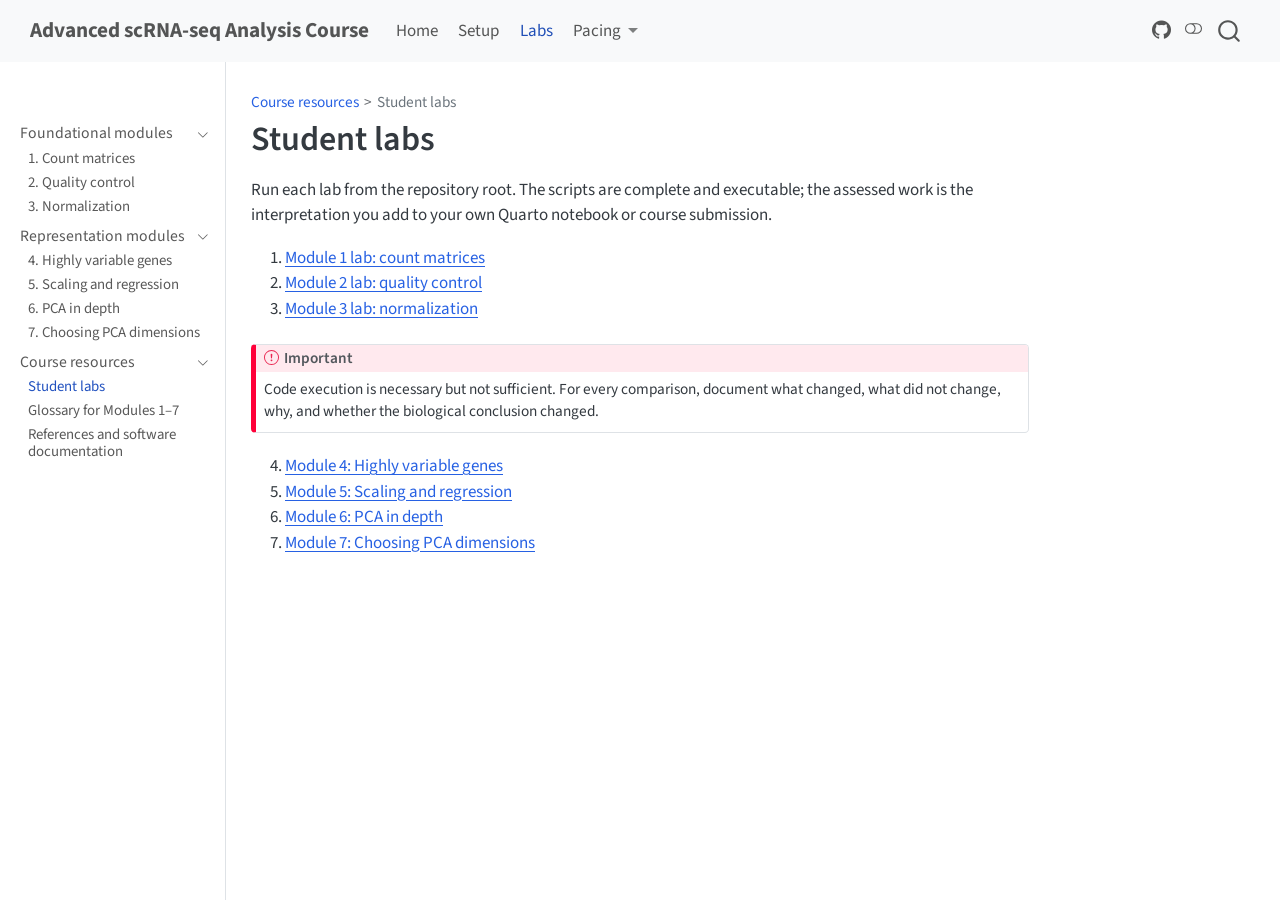
==== commit c0cd6322: "Built site for gh-pages" ====
--- a/labs/index.html
+++ b/labs/index.html
@@ -359,7 +359,7 @@
         <li class="sidebar-item sidebar-item-section">
       <div class="sidebar-item-container"> 
             <a class="sidebar-item-text sidebar-link text-start" data-bs-toggle="collapse" data-bs-target="#quarto-sidebar-section-2" role="navigation" aria-expanded="true">
- <span class="menu-text">Course resources</span></a>
+ <span class="menu-text">Representation modules</span></a>
           <a class="sidebar-item-toggle text-start" data-bs-toggle="collapse" data-bs-target="#quarto-sidebar-section-2" role="navigation" aria-expanded="true" aria-label="Toggle section">
             <i class="bi bi-chevron-right ms-2"></i>
           </a> 
@@ -367,6 +367,41 @@
       <ul id="quarto-sidebar-section-2" class="collapse list-unstyled sidebar-section depth1 show">  
           <li class="sidebar-item">
   <div class="sidebar-item-container"> 
+  <a href="../modules/04-variable-features/index.html" class="sidebar-item-text sidebar-link">
+ <span class="menu-text">4. Highly variable genes</span></a>
+  </div>
+</li>
+          <li class="sidebar-item">
+  <div class="sidebar-item-container"> 
+  <a href="../modules/05-scaling-regression/index.html" class="sidebar-item-text sidebar-link">
+ <span class="menu-text">5. Scaling and regression</span></a>
+  </div>
+</li>
+          <li class="sidebar-item">
+  <div class="sidebar-item-container"> 
+  <a href="../modules/06-pca/index.html" class="sidebar-item-text sidebar-link">
+ <span class="menu-text">6. PCA in depth</span></a>
+  </div>
+</li>
+          <li class="sidebar-item">
+  <div class="sidebar-item-container"> 
+  <a href="../modules/07-choosing-dimensions/index.html" class="sidebar-item-text sidebar-link">
+ <span class="menu-text">7. Choosing PCA dimensions</span></a>
+  </div>
+</li>
+      </ul>
+  </li>
+        <li class="sidebar-item sidebar-item-section">
+      <div class="sidebar-item-container"> 
+            <a class="sidebar-item-text sidebar-link text-start" data-bs-toggle="collapse" data-bs-target="#quarto-sidebar-section-3" role="navigation" aria-expanded="true">
+ <span class="menu-text">Course resources</span></a>
+          <a class="sidebar-item-toggle text-start" data-bs-toggle="collapse" data-bs-target="#quarto-sidebar-section-3" role="navigation" aria-expanded="true" aria-label="Toggle section">
+            <i class="bi bi-chevron-right ms-2"></i>
+          </a> 
+      </div>
+      <ul id="quarto-sidebar-section-3" class="collapse list-unstyled sidebar-section depth1 show">  
+          <li class="sidebar-item">
+  <div class="sidebar-item-container"> 
   <a href="../labs/index.html" class="sidebar-item-text sidebar-link active">
  <span class="menu-text">Student labs</span></a>
   </div>
@@ -374,7 +409,7 @@
           <li class="sidebar-item">
   <div class="sidebar-item-container"> 
   <a href="../resources/glossary.html" class="sidebar-item-text sidebar-link">
- <span class="menu-text">Glossary for Modules 1–3</span></a>
+ <span class="menu-text">Glossary for Modules 1–7</span></a>
   </div>
 </li>
           <li class="sidebar-item">
@@ -435,6 +470,12 @@
 <p>Code execution is necessary but not sufficient. For every comparison, document what changed, what did not change, why, and whether the biological conclusion changed.</p>
 </div>
 </div>
+<ol start="4" type="1">
+<li><a href="04-variable-features-lab.R">Module 4: Highly variable genes</a></li>
+<li><a href="05-scaling-regression-lab.R">Module 5: Scaling and regression</a></li>
+<li><a href="06-pca-lab.R">Module 6: PCA in depth</a></li>
+<li><a href="07-choosing-dimensions-lab.R">Module 7: Choosing PCA dimensions</a></li>
+</ol>
 
 
 
